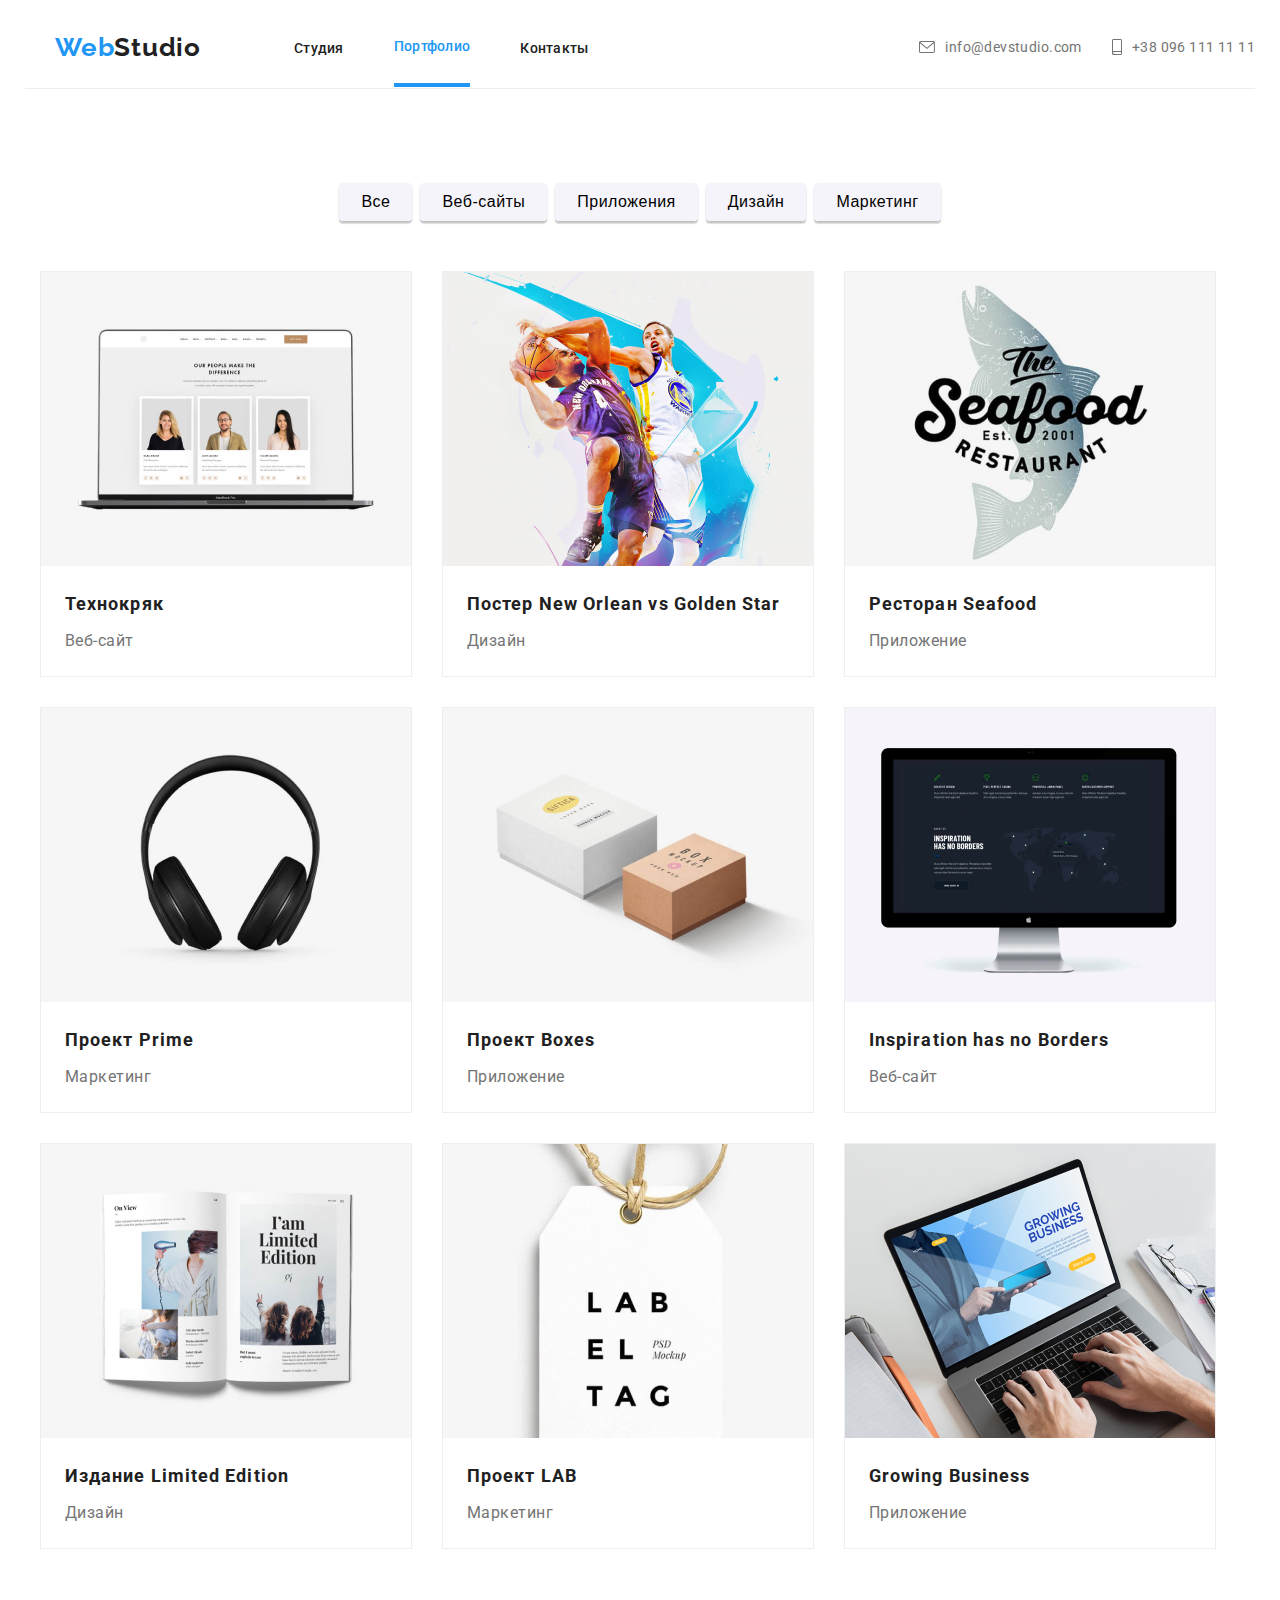
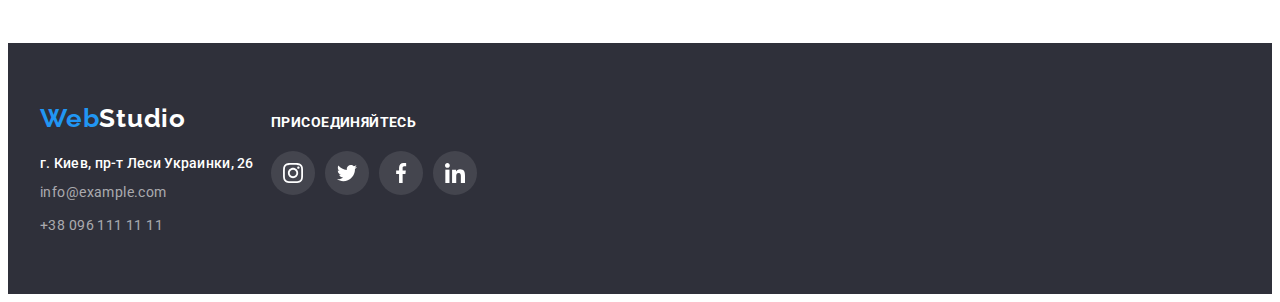
==== portfolio.html @ 682fd013 "start" ====
<!DOCTYPE html>
<html lang="ru">

<head>
    <meta charset="UTF-8">
    <meta http-equiv="X-UA-Compatible" content="IE=edge">
    <meta name="viewport" content="width=device-width, initial-scale=1.0">
    <title>WebStudio</title>
    <link rel="preconnect" href="https://fonts.gstatic.com">
    <link href="https://fonts.googleapis.com/css2?family=Raleway:wght@400;500;600;700&family=Roboto:wght@400;700&display=swap" rel="stylesheet">
    <link rel="stylesheet" href="./css/styles.css">
    <link rel="stylesheet" href="./css/portfolio.css">

</head>

<body>
    <!-- HEADER -->
    <header class="header container">
        <div class="container header-container">
            <nav class="navigation">
                <a class="logo link" href="./"> <span class="logo-span">
                    Web</span>Studio
                </a>
                <ul class="menu list">
                    <li class="menu-item current">
                        <a class="menu-link link " href="./index.html">Студия</a>
                    </li>
                    <li class="menu-item">
                        <a class="menu-link link current" href="./portfolio.html">Портфолио</a>
                    </li>
                    <li class="menu-item">
                        <a class="menu-link link" href="#contact">Контакты</a>
                    </li>
                </ul>
            </nav>
            
        <ul class="menu-contact list">
            <li class="menu-contact-link">
                <a class="mail-link link header-link" href="mailto:info@devstudio.com">
                    <svg class="contact-link-item header-link" width="16px" height="12px">
                        <use href="./images/sprite.svg#envelope"></use>
                    </svg>
                    info@devstudio.com  
                </a>
            </li>
            <li class="menu-contact-link">
                <a class="tel-link link header-link" href="tell:+380961111111">
                    <svg class="contact-link-item header-link" width="10px" height="16px">
                        <use href="./images/sprite.svg#smartphone"></use>
                    </svg>
                    +38 096 111 11 11</a>
            </li>
        </ul>
        </div>
    </header>

    <section class="section">
        <div class="container btn-container">
            <ul class="portfolio-btn-list list">
                <li class="portfolio-btn-item"><button class="modal-btn portfolio-btn btn" type="button">Все</button></li>
                <li class="portfolio-btn-item"><button class="modal-btn portfolio-btn btn" type="button">Веб-сайты</button></li>
                <li class="portfolio-btn-item"><button class="modal-btn portfolio-btn btn" type="button">Приложения</button></li>
                <li class="portfolio-btn-item"><button class="modal-btn portfolio-btn btn" type="button">Дизайн</button></li>
                <li class="portfolio-btn-item"><button class="modal-btn portfolio-btn btn" type="button">Маркетинг</button></li>
            </ul>
        </div>
        <div class="container portfolio-conteiner">
            <ul class="portfolio-list list">
                <li class="portfolio-box"><img src="./images/portfolio/img.jpg" alt="Веб-сайт Технокряк">
                    <div class="portfolio-text">
                        <h3 class="portfolio-imeg-title">Технокряк</h3>
                        <p class="portfolio-image-decription">Веб-сайт</p>
                    </div>
                </li>
                <li class="portfolio-box"><img src="./images/portfolio/img(1).jpg" alt="Постер New Orlean vs Golden Star" height="294" width="370">
                    <div class="portfolio-text">
                        <h3 class="portfolio-imeg-title" lang="en">Постер New Orlean vs Golden Star</h3>
                        <p class="portfolio-image-decription">Дизайн</p>
                    </div>
                </li>
                <li class="portfolio-box"><img src="./images/portfolio/img(2).jpg" alt="Приложение Ресторан Seafood" height="294" width="370">
                    <div class="portfolio-text">
                        <h3 class="portfolio-imeg-title">Ресторан Seafood</h3>
                        <p class="portfolio-image-decription">Приложение</p>
                    </div>
                </li>
                <li class="portfolio-box"><img src="./images/portfolio/img(3).jpg" alt="Проект Prime" height="294" width="370">
                    <div class="portfolio-text">
                        <h3 class="portfolio-imeg-title">Проект Prime</h3>
                        <p class="portfolio-image-decription">Маркетинг</p>
                    </div>
                </li>
                <li class="portfolio-box"><img src="./images/portfolio/img(4).jpg" alt="Приложение Проект Boxes" height="294" width="370">
                    <div class="portfolio-text">
                        <h3 class="portfolio-imeg-title">Проект Boxes</h3>
                        <p class="portfolio-image-decription">Приложение</p>
                    </div>
                </li>
                <li class="portfolio-box"><img src="./images/portfolio/img(5).jpg" alt="Веб-сайт Inspiration has no Borders" height="294" width="370">
                    <div class="portfolio-text">
                        <h3 class="portfolio-imeg-title" lang="en">Inspiration has no Borders</h3>
                        <p class="portfolio-image-decription">Веб-сайт</p>
                    </div>
                </li>
                <li class="portfolio-box"><img src="./images/portfolio/img(6).jpg" alt="Издание Limited Edition" height="294" width="370">
                    <div class="portfolio-text">
                        <h3 class="portfolio-imeg-title">Издание Limited Edition</h3>
                        <p class="portfolio-image-decription">Дизайн</p>
                    </div>
                </li>
                <li class="portfolio-box"><img src="./images/portfolio/img(7).jpg" alt="Проект LAB" height="294" width="370">
                    <div class="portfolio-text">
                        <h3 class="portfolio-imeg-title">Проект LAB</h3>
                        <p class="portfolio-image-decription">Маркетинг</p>
                    </div>
                </li>
                <li class="portfolio-box"><img src="./images/portfolio/img(8).jpg" alt="Приложение Growing Business" height="294" width="370">
                    <div class="portfolio-text">
                        <h3 class="portfolio-imeg-title">Growing Business</h3>
                        <p class="portfolio-image-decription">Приложение</p>
                    </div>
                </li>
            </ul>
        </div>   
            
        
        
    </section>

    <!-- FOOTER -->
    <footer class="footer">
        <div class="container">
            <div class="footer-container">
                <div class="address-container">
                    <div class="footer-logo">
                        <a class="logo link" href="./"> <span class="logo-span">Web</span>Studio</a>
                    </div>
                    
                    <!-- CONTACT INFORMATION -->
                    <address id="contact" class="address">
                        <ul class="list address-container">
                            <li class="address-item-footer"><a class="address-link link" href="https://goo.gl/maps/P6TTpQ2vvZoRG6vYA" target="_blank" rel="noopener noreferrer">г. Киев, пр-т Леси Украинки, 26</a></li>
                            <li class="address-item-footer"><a class="mail-link link footer-link" href="mailto:info@example.com">info@example.com</a></li>
                            <li class="address-item-footer"><a class="tel-link link footer-link" href="tell:+380961111111">+38 096 111 11 11</a></li>
                        </ul>
                    </address>
                </div>
                
                
            <div class="social">
                    <h2 class="footer-title">присоединяйтесь</h2>
                    <ul class="social-list list">
                        <li href="" class="social-list-item">
                            <a href="" class="social-list-link theme-dark">
                                <svg class="social-list-icon theme-dark">
                                    <use href="./images/sprite.svg#instagram"></use>
                                </svg>
                            </a>
                        </li>
                        <li href="" class="social-list-item">
                            <a href="" class="social-list-link theme-dark">
                                <svg class="social-list-icon theme-dark">
                                    <use href="./images/sprite.svg#twitter"></use>
                                </svg>
                            </a>
                        </li>
                        <li href="" class="social-list-item">
                            <a href="" class="social-list-link theme-dark">
                                <svg class="social-list-icon theme-dark">
                                    <use href="./images/sprite.svg#facebook"></use>
                                </svg>
                            </a>
                        </li>
                        <li href="" class="social-list-item">
                            <a href="" class="social-list-link theme-dark">
                                <svg class="social-list-icon theme-dark">
                                    <use href="./images/sprite.svg#linkedin"></use>
                                </svg>
                            </a>
                        </li>
                    </ul>
            </div>
        </div>
        
    </footer>   

</body>
</html>
---- css/styles.css ----
:root {
    --main-font: "Roboto", sans-serif;
    --secondary-font: "Raleway", sans-serif;
    --accent-color: #2196F3;
    --main-color: #212121;
    --description-color: #757575;
    --logo-color: #FFFFFF;
    --button-color: #2196F3;
    --button-text-hover-color: #FFFFFF;
    --button-hover-color: #188CE8;
    --bg-color: #2F303A;
    --team-bg:#F5F4FA;
    --bg-btn-portfolio: #F5F4FA;
    --hero-bg: #C4C4C4;
    --social-bg: #AFB1B8;
  }

h1,
h2,
h3,
h4,
h5,
h6,
p {
  margin-top: 0;
  margin-bottom: 0;
}

ul,
ol {
  margin-top: 0;
  margin-bottom: 0;
  padding-left: 0;
}

img {
  display: block;
}
 
.list {
    list-style: none;
}
  
.link {
    text-decoration: none;
    color: var(--main-color);
}

address {
    font-style: normal;
}

body {
    font-family: var(--main-font);
    font-weight: 400;
    color: var(--main-color);
}

.container {
    width: 1200px;
    margin: 0 auto;
    padding-left: 15px;
    padding-right: 15px;
}

.section {
    padding-top: 94px;
}

  /* ============= COMPONENTS ============= */
.modal-btn {
    border-radius: 4px;
    cursor: pointer;
    border: 0;
}
  
  
.modal-btn:hover,
.modal-btn:focus {
    background-color: var(--button-hover-color);
    color: var(--button-text-hover-color);
}
  

/* ============= END COMPONENTS ============= */

/* ============= HEADER ============= */
.header {
    padding-top: 24px;
    padding-bottom: 25px;
    border-bottom: 1px solid #ECECEC;
}

.header-container {
    display: flex;
    align-items: center;
    justify-content: space-between;
    
    
}

.navigation {
    display: flex;
    align-items: center;
}

.menu {
    display: flex;
    align-items: center;
}

.menu-contact {
    display: flex;
    align-items: center;
}

.menu.list{
    cursor: pointer;
}

.menu-contact-link {
    display: flex;
    align-items: center;
    justify-content: center;
}

.menu-contact-link:not(:last-child) {
    margin-right: 30px;
}

.menu-item:not(:last-child) {
    margin-right: 50px;
}

.menu-link {
    font-weight: 500;
    font-size: 14px;
    line-height: 1.14;
    letter-spacing: 0.02em;
}

.header-link {
    color: var(--description-color);
    fill: var(--description-color);
}

.tel-link,
.mail-link {
    font-size: 14px;
    line-height: 1.71;
    letter-spacing: 0.03em;
}

.menu-link:hover,
.menu-link:focus {
  color: var(--accent-color);
}

.mail-link:hover,
.mail-link:focus,
.mail-link:hover .contact-link-item,
.mail-link:focus .contact-link-item {
    color: var(--accent-color);
    fill: var(--accent-color);
}

.tel-link:hover,
.tel-link:focus, 
.tel-link:hover .contact-link-item,
.tel-link:focus .contact-link-item  {
    color: var(--accent-color);
    fill: var(--accent-color);
}

.menu-link.current {
    color: var(--accent-color);
    background-image: url();
}

.contact-link-item {
    display: flex;
    align-items: center;
    justify-content: center;
    margin-right: 10px;
}

.mail-link.header-link {
    display: flex;
    align-items: center;
}

.tel-link.header-link {
    display: flex;
    align-items: center;
}

/*
.mail-link.header-link::before {
    content: url("../images/sprite.svg#envelope");
    display: flex;
    align-items: center;
    width: 16px;
    height: 12px;
    fill: ;
    margin-right: 10px;
}



.tel-link.header-link::before {
    content: url("../images/sprite.svg#smartphone");
    display: block;
    align-content: center;
    width: 10px;
    height: 16px;
    fill: ;
    margin-right: 10px;
}*/

.menu-link.current::after {
    content: "";
    display: block;
    width: auto;
    height: 4px;
    background-color: var(--accent-color);
    position: relative;
    top: 28px;
    left: auto;
    
    
}

/*
*/
.logo {
    margin-right: 93px;
    font-family: var(--secondary-font);
    font-weight: 700;
    font-size: 26px;
    line-height: 1.19;
    letter-spacing: 0.03em;
    /*text-shadow: 0px 4px 4px rgba(0, 0, 0, 0.25);*/
}



.logo-span {
    color: var(--accent-color);
}



/* ============= END HEADER ============= */

/* ============= HERO ============= */
.hero-container {
    display: flex;
    align-items: center;
    flex-direction: column;
    width: 1600px;
    background-color: var(--hero-bg);
    background-image: linear-gradient(
        rgba(47, 48, 58, 0.4),
        rgba(47, 48, 58, 0.4)
        ), 
        url(../images/Hero/hero.jpg);
    padding-top: 200px;
    padding-bottom: 200px;

    position: relative;
    bottom: 1px;
    right: auto;
}

.hero-title {
    width: 700px;
    font-weight: 900;
    font-size: 44px;
    line-height: 1.36;
    text-align: center;
    letter-spacing: 0.06em;
    text-transform: uppercase;
    color: var(--button-text-hover-color);
    margin-bottom: 30px;
    
    
}

.hero-btn {
    padding: 10px 32px;
    font-weight: 700;
    font-size: 16px;
    line-height: 1.88;
    text-align: center;
    letter-spacing: 0.06em;
    background-color: var(--button-color);
    color: var(--button-text-hover-color);
}

.btn-container {
    margin-bottom: 50px;
}

.portfolio-conteiner {
    margin-bottom: 94px;
}

/* ============= END HERO ============= */

/* ============= SERVICES ============= */

/*svg*/
.serveces-box-link {
    display: flex;
    align-items: center;
    justify-content: center;
    width: 270px;
    height: 120px;
    margin-bottom: 30px;
    background-color: var(--team-bg);
    border-radius: 4px;
}

.serveces-box-item {
    
    width: 70px;
    height: 70px;
}
/*svg end*/


.services-container {
    display: flex;
    flex-wrap: wrap;
    justify-content: space-between;
}

.services-title {
    font-weight: 700;
    font-size: 14px;
    line-height: 1.14;
    letter-spacing: 0.03em;
    text-transform: uppercase;
    margin-bottom: 10px;
    
}

.services-description {
    font-size: 14px;
    line-height: 1.71;
    letter-spacing: 0.03em;
    color: var(--description-color);
}

.serveces-box {
    width: 270px;
}

/* ============= END SERVICES ============= */

/* ============= ABOUT ============= */
.about-container {
    display: flex;
    justify-content: space-between;
    margin-bottom: 94px;
}

.about-title {
    font-weight: 700;
    font-size: 36px;
    line-height: 1.17;
    text-align: center;
    letter-spacing: 0.03em;
    margin-bottom: 50px;
}

/* ============= END ABOUT ============= */

/* ============= TEAM ============= */

/*svg*/

.social-list {
    display: flex;
    justify-content: space-between;
}

.social-list-icon {
    width: 20px;
    height: 20px;
    fill: var(--social-bg);
}

.social-list-link {
    display: flex;
    align-items: center;
    justify-content: center;
    width: 44px;
    height: 44px;
    border-radius: 50%;
    background-color: var(--logo-color);
}



.social-list-link:hover,
.social-list-link:focus,
.social-list-link:hover .social-list-icon,
.social-list-link:focus .social-list-icon {
    fill: #ffffff;
    background-color: var(--accent-color);
}

/*svg end*/

.team-list-content {
    padding-top: 30px;
    padding-bottom: 30px;
    padding-left: 32px;
    padding-right: 32px;
}

.team-container {
    display: flex;
    flex-wrap: wrap;
    margin-left: -30px;
    margin-top: -30px;
}


.team-box {
    margin-top: 30px;
    margin-left: 30px;
    background-color: var(--logo-color);
    border-radius: 0px 0px 4px 4px;
    box-shadow: 0px 1px 3px rgba(0, 0, 0, 0.12), 0px 1px 1px rgba(0, 0, 0, 0.14), 0px 2px 1px rgba(0, 0, 0, 0.2);
}


.team-section {
    padding-bottom: 94px;
}

.team {
    background-color: var(--team-bg);
}

.team-title {
    font-weight: 600;
    font-size: 36px;
    line-height: 1.17;
    text-align: center;
    letter-spacing: 0.03em;
    margin-bottom: 50px;
}

.team-name-title {
    /*padding-top: 30px;*/
    margin-bottom: 10px;
    font-weight: 500;
    font-size: 16px;
    line-height: 1.19;
    text-align: center;
    letter-spacing: 0.03em;
}

.team-description {
    /*margin-top: 10px;*/
    margin-bottom: 30px;
    font-size: 16px;
    line-height: 1.19;
    text-align: center;
    letter-spacing: 0.03em;
    color: var(--description-color);
}

/* ============= END TEAM ============= */

/*============== clients ==============*/

/*svg*/

.client-item {
    display: flex;
    /*flex-direction: column;*/
    

    width: 170px;
    height: 92px;
    fill: var(--description-color);
    border: 1px solid;
    color: var(--description-color);
    border-radius: 4px;
    filter: drop-shadow(0px 4px 4px rgba(0, 0, 0, 0.25));
}

.client-list-link {
    display: flex;
    justify-content:center;
    align-items: center;
    width: 100%;
    height: 100%;
    /*flex-direction: column;
    justify-content:center;
    align-items: center;*/
}

.client-item-icon {
    width: 106px;
    height: 60px;
    fill: var(--social-bg);
    /*border: 1px solid;
    color: var(--description-color);
    border-radius: 4px;*/
}

.client-item:hover,
.client-item:hover .client-item-icon,
.client-item:focus,
.client-item:focus .client-item-icon {
    fill: var(--accent-color);
    color: var(--accent-color);
}

/*svg end*/

.section.client {
    padding-bottom: 92px;
}

.clients {
    display: flex;
    align-items: center;
    justify-content: space-between;
    /*padding-bottom: 94px;*/
}

.clients-title {
    font-weight: 600;
    font-size: 36px;
    line-height: 1.17;
    text-align: center;
    letter-spacing: 0.03em;

    margin-bottom: 50px;
}

/*============== clients end ==============*/

/* ============= FOOTER ============= */

.footer-title {
    font-weight: bold;
    font-size: 14px;
    line-height: 1.14;
    letter-spacing: 0.03em;
    text-transform: uppercase;

    color: var(--logo-color);
    margin-bottom: 20px;
    /*padding-top: 9px;*/
}

.footer {
    /*height: 251px;*/
    background-color: var(--bg-color);
    padding-top: 60px;
    padding-bottom: 60px;
}

.footer-container {
    display: inline-flex;
    align-items: baseline;
    /*height: 130px;
    
    flex-direction: column;
    flex-wrap: wrap;
    justify-content: left;*/
}

/*.address-container {
    height: 131px;
}*/

.address-item-footer:not(:last-child) {
    margin-bottom: 9px;
}

.mail-link.footer-link,
.tel-link.footer-link {
    color: rgba(255, 255, 255, 0.6);
}
.address-link {
    font-weight: 500;
    font-size: 14px;
    line-height: 1.14;
    letter-spacing: 0.02em;
    color: var(--logo-color);
    
}

.footer-logo .logo {
    color: var(--logo-color);
    
}
.footer-logo {
    /*display: flex;*/
    width: 150px;
    height: 30px;
    margin-bottom: 20px;
}

.social {
    /*display: flex;
    flex-direction: column;*/
    width: 206px;
    /*height: 80px;*/
}

.address {
    /*display: flex;*/
    width: 231px;
    height: 81px;
    /*flex-direction: column;*/
}

.social-list-link.theme-dark {
    background-color: rgba(255, 255, 255, 0.1);;
}

.social-list-link.theme-dark:hover {
    background-color: var(--accent-color);
}

.social-list-icon.theme-dark {
    fill: var(--logo-color);
}

/* ============= END FOOTER ============= */

/* ============= CONTACT INFORMATION ============= */

/* =============  CONTACT INFORMATION ============= */


/* ============= PORTFOLIO PAGE ============= */

.portfolio-btn {
    padding: 6px 22px;
    font-weight: 500;
    font-size: 16px;
    line-height: 1.63;
    text-align: center;
    letter-spacing: 0.03em;
    cursor: pointer;
    background-color: var(--bg-btn-portfolio);
}


.portfolio-btn-list {
    display: flex;
    align-items: center;
    justify-content: center;
}

.portfolio-btn-item {
    box-shadow: 0px 3px 1px rgba(0, 0, 0, 0.1), 0px 1px 2px rgba(0, 0, 0, 0.08), 0px 2px 2px rgba(0, 0, 0, 0.12);
    border-radius: 4px;
}

.portfolio-btn-item:not(:last-child) {
    margin-right: 8px;
}

.portfolio-list {
    display: flex;
    flex-wrap: wrap;
    margin-top: -30px;
    margin-left: -30px;
    
}

.portfolio-box {
    background: #FFFFFF;
    border: 1px solid #EEEEEE;
    box-sizing: border-box;
    margin-top: 30px;
    margin-left: 30px;
}

.portfolio-box:hover,
.portfolio-box:focus {
    box-shadow: 0px 1px 1px 
    rgba(0, 0, 0, 0.12), 
    0px 4px 4px rgba(0, 0, 0, 0.06), 
    1px 4px 6px rgba(0, 0, 0, 0.16);
}

.portfolio-text {
    padding: 20px 24px;
    border: ;

}

.portfolio-imeg-title {
    margin-bottom: 4px;
    font-weight: 700;
    font-size: 18px;
    line-height: 2;
    letter-spacing: 0.06em;
}

.portfolio-image-decription {
    font-size: 16px;
    line-height: 1.87;
    letter-spacing: 0.03em;
    color: var(--description-color);
}

/* ============= END PORTFOLIO PAGE ============= */


/*svg*/

/*svg end*/
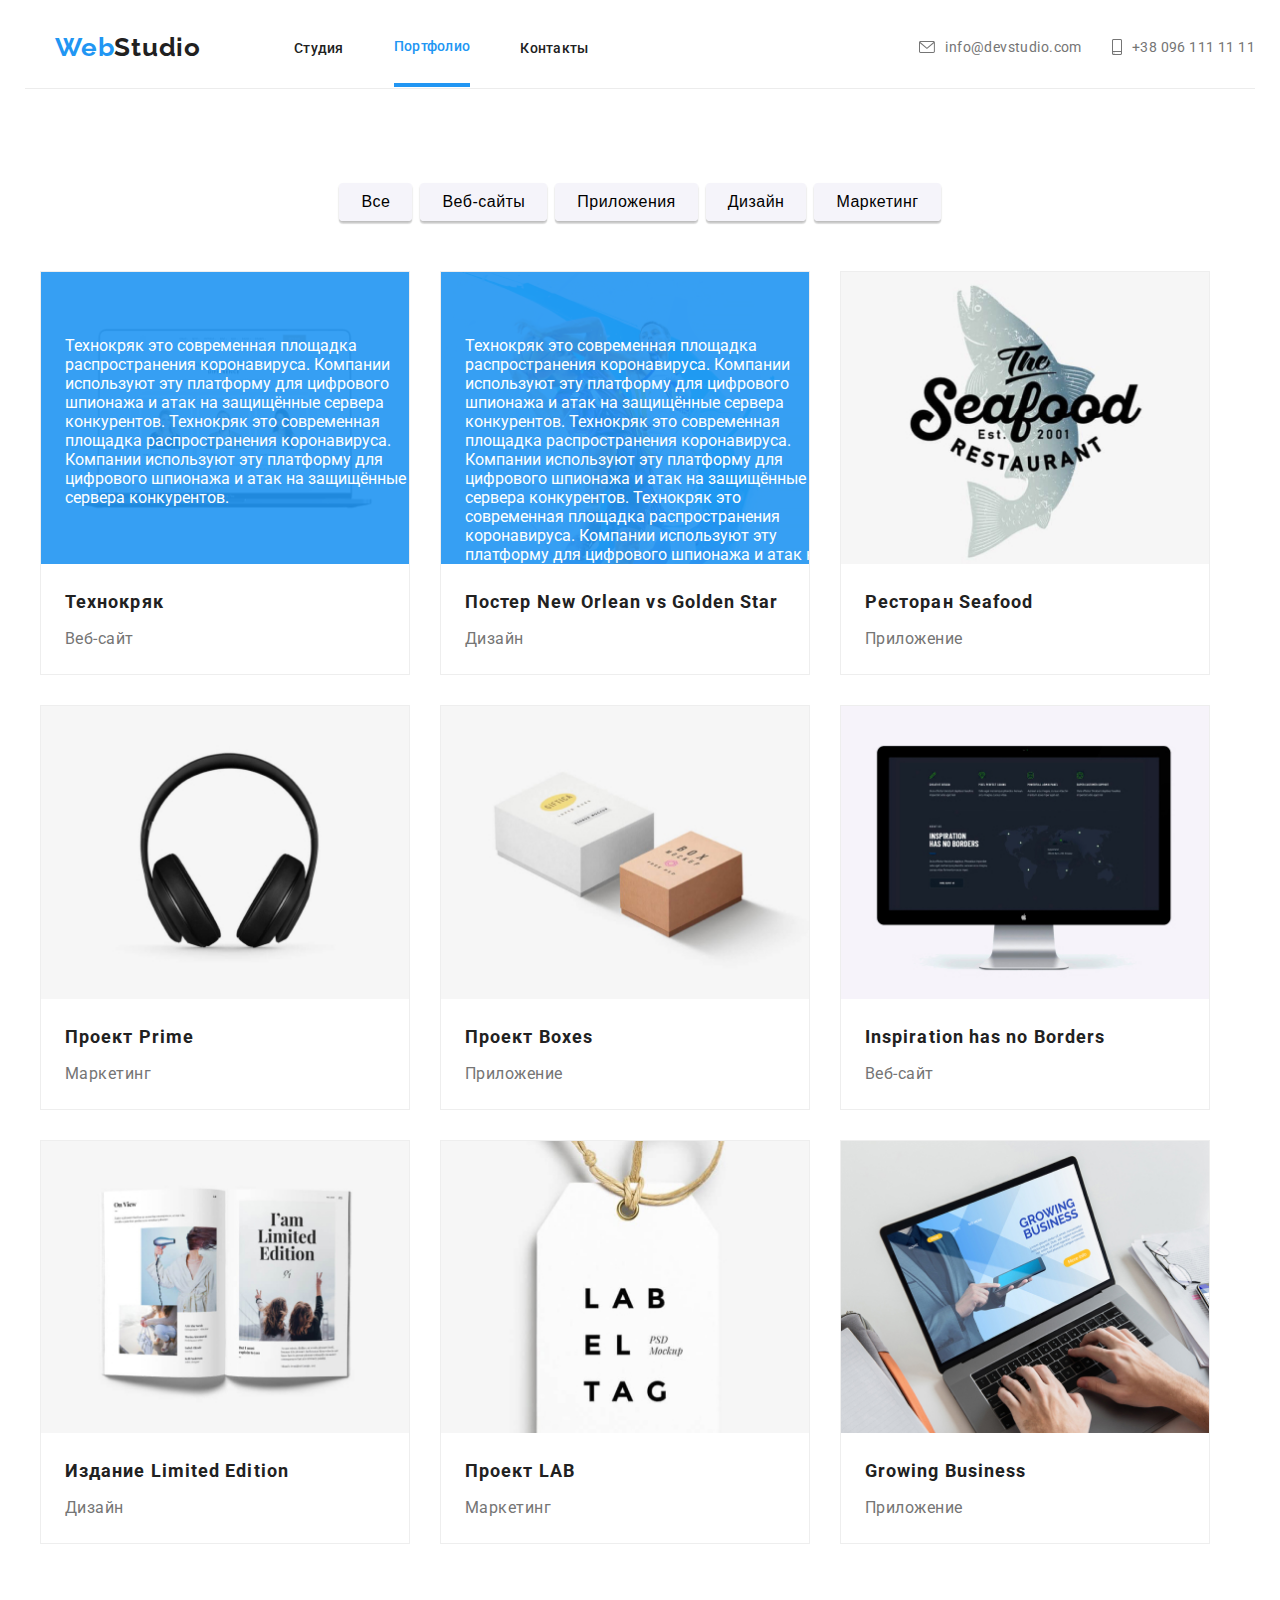
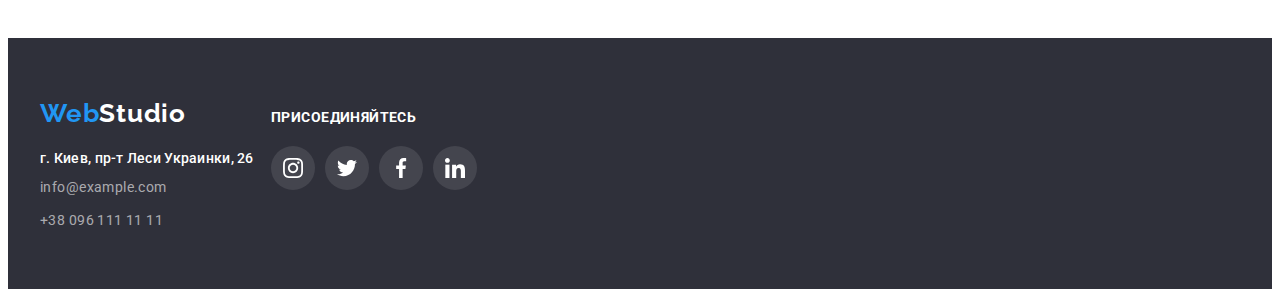
==== commit bd327fdc: "hw5 16271007" ====
--- a/portfolio.html
+++ b/portfolio.html
@@ -66,17 +66,36 @@
         </div>
         <div class="container portfolio-conteiner">
             <ul class="portfolio-list list">
-                <li class="portfolio-box"><img src="./images/portfolio/img.jpg" alt="Веб-сайт Технокряк">
-                    <div class="portfolio-text">
-                        <h3 class="portfolio-imeg-title">Технокряк</h3>
-                        <p class="portfolio-image-decription">Веб-сайт</p>
-                    </div>
-                </li>
-                <li class="portfolio-box"><img src="./images/portfolio/img(1).jpg" alt="Постер New Orlean vs Golden Star" height="294" width="370">
-                    <div class="portfolio-text">
-                        <h3 class="portfolio-imeg-title" lang="en">Постер New Orlean vs Golden Star</h3>
-                        <p class="portfolio-image-decription">Дизайн</p>
-                    </div>
+                <li class="portfolio-box">
+                        <a href="#" class="portfolio-box-link link">
+                            <div class="portfolio-box-img-wraper">
+                                <img src="./images/portfolio/img.jpg" alt="Веб-сайт Технокряк">
+                                <p class="overlay">
+                                    Технокряк это современная площадка распространения коронавируса. Компании используют эту платформу для цифрового шпионажа и атак на защищённые сервера конкурентов.
+                                    Технокряк это современная площадка распространения коронавируса. Компании используют эту платформу для цифрового шпионажа и атак на защищённые сервера конкурентов.
+                                </p>
+                            </div>
+                            <div class="portfolio-text">
+                                <h3 class="portfolio-imeg-title">Технокряк</h3>
+                                <p class="portfolio-image-decription">Веб-сайт</p>
+                            </div>
+                    </a>
+                </li>
+                <li class="portfolio-box">
+                    <a href="#" class="portfolio-box-link link">
+                        <div class="portfolio-box-img-wraper">
+                            <img src="./images/portfolio/img(1).jpg" alt="Постер New Orlean vs Golden Star" height="294" width="370">
+                            <p class="overlay"> 
+                            Технокряк это современная площадка распространения коронавируса. Компании используют эту платформу для цифрового шпионажа и атак на защищённые сервера конкурентов.
+                            Технокряк это современная площадка распространения коронавируса. Компании используют эту платформу для цифрового шпионажа и атак на защищённые сервера конкурентов.
+                            Технокряк это современная площадка распространения коронавируса. Компании используют эту платформу для цифрового шпионажа и атак на защищённые сервера конкурентов.
+                            </p>
+                        </div>  
+                        <div class="portfolio-text">
+                            <h3 class="portfolio-imeg-title" lang="en">Постер New Orlean vs Golden Star</h3>
+                            <p class="portfolio-image-decription">Дизайн</p>
+                        </div>
+                    </a>
                 </li>
                 <li class="portfolio-box"><img src="./images/portfolio/img(2).jpg" alt="Приложение Ресторан Seafood" height="294" width="370">
                     <div class="portfolio-text">
--- a/css/styles.css
+++ b/css/styles.css
@@ -1,19 +1,20 @@
 :root {
-    --main-font: "Roboto", sans-serif;
-    --secondary-font: "Raleway", sans-serif;
-    --accent-color: #2196F3;
-    --main-color: #212121;
-    --description-color: #757575;
-    --logo-color: #FFFFFF;
-    --button-color: #2196F3;
-    --button-text-hover-color: #FFFFFF;
-    --button-hover-color: #188CE8;
-    --bg-color: #2F303A;
-    --team-bg:#F5F4FA;
-    --bg-btn-portfolio: #F5F4FA;
-    --hero-bg: #C4C4C4;
-    --social-bg: #AFB1B8;
-  }
+  --main-font: "Roboto", sans-serif;
+  --secondary-font: "Raleway", sans-serif;
+  --accent-color: #2196f3;
+  --main-color: #212121;
+  --description-color: #757575;
+  --logo-color: #ffffff;
+  --button-color: #2196f3;
+  --button-text-hover-color: #ffffff;
+  --button-hover-color: #188ce8;
+  --bg-color: #2f303a;
+  --team-bg: #f5f4fa;
+  --bg-btn-portfolio: #f5f4fa;
+  --hero-bg: #c4c4c4;
+  --social-bg: #afb1b8;
+  --overlay-bg: rgba(33, 150, 243, 0.9);
+}
 
 h1,
 h2,
@@ -35,120 +36,123 @@
 
 img {
   display: block;
-}
- 
+  max-width: 100%;
+  height: auto;
+}
+
 .list {
-    list-style: none;
-}
-  
+  list-style: none;
+}
+
 .link {
-    text-decoration: none;
-    color: var(--main-color);
+  text-decoration: none;
+  color: var(--main-color);
 }
 
 address {
-    font-style: normal;
+  font-style: normal;
 }
 
 body {
-    font-family: var(--main-font);
-    font-weight: 400;
-    color: var(--main-color);
+  font-family: var(--main-font);
+  font-weight: 400;
+  color: var(--main-color);
 }
 
 .container {
-    width: 1200px;
-    margin: 0 auto;
-    padding-left: 15px;
-    padding-right: 15px;
+  width: 1200px;
+  margin: 0 auto;
+  padding-left: 15px;
+  padding-right: 15px;
 }
 
 .section {
-    padding-top: 94px;
-}
-
-  /* ============= COMPONENTS ============= */
+  padding-top: 94px;
+}
+
+/* ============= COMPONENTS ============= */
 .modal-btn {
-    border-radius: 4px;
-    cursor: pointer;
-    border: 0;
-}
-  
-  
+  border-radius: 4px;
+  cursor: pointer;
+  border: 0;
+  transition: background-color 250ms cubic-bezier(0.4, 0, 0.2, 1),
+    color 250ms cubic-bezier(0.4, 0, 0.2, 1);
+}
+
 .modal-btn:hover,
 .modal-btn:focus {
-    background-color: var(--button-hover-color);
-    color: var(--button-text-hover-color);
-}
-  
+  background-color: var(--button-hover-color);
+  color: var(--button-text-hover-color);
+}
 
 /* ============= END COMPONENTS ============= */
 
 /* ============= HEADER ============= */
 .header {
-    padding-top: 24px;
-    padding-bottom: 25px;
-    border-bottom: 1px solid #ECECEC;
+  padding-top: 24px;
+  padding-bottom: 25px;
+  border-bottom: 1px solid #ececec;
 }
 
 .header-container {
-    display: flex;
-    align-items: center;
-    justify-content: space-between;
-    
-    
+  display: flex;
+  align-items: center;
+  justify-content: space-between;
 }
 
 .navigation {
-    display: flex;
-    align-items: center;
+  display: flex;
+  align-items: center;
 }
 
 .menu {
-    display: flex;
-    align-items: center;
+  display: flex;
+  align-items: center;
 }
 
 .menu-contact {
-    display: flex;
-    align-items: center;
-}
-
-.menu.list{
-    cursor: pointer;
+  display: flex;
+  align-items: center;
+}
+
+.menu.list {
+  cursor: pointer;
 }
 
 .menu-contact-link {
-    display: flex;
-    align-items: center;
-    justify-content: center;
+  display: flex;
+  align-items: center;
+  justify-content: center;
 }
 
 .menu-contact-link:not(:last-child) {
-    margin-right: 30px;
+  margin-right: 30px;
 }
 
 .menu-item:not(:last-child) {
-    margin-right: 50px;
+  margin-right: 50px;
 }
 
 .menu-link {
-    font-weight: 500;
-    font-size: 14px;
-    line-height: 1.14;
-    letter-spacing: 0.02em;
+  font-weight: 500;
+  font-size: 14px;
+  line-height: 1.14;
+  letter-spacing: 0.02em;
 }
 
 .header-link {
-    color: var(--description-color);
-    fill: var(--description-color);
+  color: var(--description-color);
+  fill: var(--description-color);
 }
 
 .tel-link,
 .mail-link {
-    font-size: 14px;
-    line-height: 1.71;
-    letter-spacing: 0.03em;
+  font-size: 14px;
+  line-height: 1.71;
+  letter-spacing: 0.03em;
+
+  transition: color 250ms cubic-bezier(0.4, 0, 0.2, 1),
+    fill 250ms cubic-bezier(0.4, 0, 0.2, 1);
 }
 
 .menu-link:hover,
@@ -160,38 +164,38 @@
 .mail-link:focus,
 .mail-link:hover .contact-link-item,
 .mail-link:focus .contact-link-item {
-    color: var(--accent-color);
-    fill: var(--accent-color);
+  color: var(--accent-color);
+  fill: var(--accent-color);
 }
 
 .tel-link:hover,
-.tel-link:focus, 
+.tel-link:focus,
 .tel-link:hover .contact-link-item,
-.tel-link:focus .contact-link-item  {
-    color: var(--accent-color);
-    fill: var(--accent-color);
+.tel-link:focus .contact-link-item {
+  color: var(--accent-color);
+  fill: var(--accent-color);
 }
 
 .menu-link.current {
-    color: var(--accent-color);
-    background-image: url();
+  color: var(--accent-color);
+  /*background-image: url();*/
 }
 
 .contact-link-item {
-    display: flex;
-    align-items: center;
-    justify-content: center;
-    margin-right: 10px;
+  display: flex;
+  align-items: center;
+  justify-content: center;
+  margin-right: 10px;
 }
 
 .mail-link.header-link {
-    display: flex;
-    align-items: center;
+  display: flex;
+  align-items: center;
 }
 
 .tel-link.header-link {
-    display: flex;
-    align-items: center;
+  display: flex;
+  align-items: center;
 }
 
 /*
@@ -218,91 +222,83 @@
 }*/
 
 .menu-link.current::after {
-    content: "";
-    display: block;
-    width: auto;
-    height: 4px;
-    background-color: var(--accent-color);
-    position: relative;
-    top: 28px;
-    left: auto;
-    
-    
+  content: "";
+  display: block;
+  width: auto;
+  height: 4px;
+  background-color: var(--accent-color);
+  position: relative;
+  top: 28px;
+  left: auto;
 }
 
 /*
 */
 .logo {
-    margin-right: 93px;
-    font-family: var(--secondary-font);
-    font-weight: 700;
-    font-size: 26px;
-    line-height: 1.19;
-    letter-spacing: 0.03em;
-    /*text-shadow: 0px 4px 4px rgba(0, 0, 0, 0.25);*/
-}
-
-
+  margin-right: 93px;
+  font-family: var(--secondary-font);
+  font-weight: 700;
+  font-size: 26px;
+  line-height: 1.19;
+  letter-spacing: 0.03em;
+  /*text-shadow: 0px 4px 4px rgba(0, 0, 0, 0.25);*/
+}
 
 .logo-span {
-    color: var(--accent-color);
-}
-
-
+  color: var(--accent-color);
+}
 
 /* ============= END HEADER ============= */
 
 /* ============= HERO ============= */
 .hero-container {
-    display: flex;
-    align-items: center;
-    flex-direction: column;
-    width: 1600px;
-    background-color: var(--hero-bg);
-    background-image: linear-gradient(
-        rgba(47, 48, 58, 0.4),
-        rgba(47, 48, 58, 0.4)
-        ), 
-        url(../images/Hero/hero.jpg);
-    padding-top: 200px;
-    padding-bottom: 200px;
-
-    position: relative;
-    bottom: 1px;
-    right: auto;
+  display: flex;
+  align-items: center;
+  flex-direction: column;
+  width: 1600px;
+  background-color: var(--hero-bg);
+  background-image: linear-gradient(
+      rgba(47, 48, 58, 0.4),
+      rgba(47, 48, 58, 0.4)
+    ),
+    url(../images/Hero/hero.jpg);
+  padding-top: 200px;
+  padding-bottom: 200px;
+
+  position: relative;
+  bottom: 1px;
+  right: auto;
 }
 
 .hero-title {
-    width: 700px;
-    font-weight: 900;
-    font-size: 44px;
-    line-height: 1.36;
-    text-align: center;
-    letter-spacing: 0.06em;
-    text-transform: uppercase;
-    color: var(--button-text-hover-color);
-    margin-bottom: 30px;
-    
-    
+  width: 700px;
+  font-weight: 900;
+  font-size: 44px;
+  line-height: 1.36;
+  text-align: center;
+  letter-spacing: 0.06em;
+  text-transform: uppercase;
+  color: var(--button-text-hover-color);
+  margin-bottom: 30px;
 }
 
 .hero-btn {
-    padding: 10px 32px;
-    font-weight: 700;
-    font-size: 16px;
-    line-height: 1.88;
-    text-align: center;
-    letter-spacing: 0.06em;
-    background-color: var(--button-color);
-    color: var(--button-text-hover-color);
+  padding: 10px 32px;
+  font-weight: 700;
+  font-size: 16px;
+  line-height: 1.88;
+  text-align: center;
+  letter-spacing: 0.06em;
+  background-color: var(--button-color);
+  color: var(--button-text-hover-color);
 }
 
 .btn-container {
-    margin-bottom: 50px;
+  margin-bottom: 50px;
 }
 
 .portfolio-conteiner {
-    margin-bottom: 94px;
+  margin-bottom: 94px;
 }
 
 /* ============= END HERO ============= */
@@ -311,67 +307,64 @@
 
 /*svg*/
 .serveces-box-link {
-    display: flex;
-    align-items: center;
-    justify-content: center;
-    width: 270px;
-    height: 120px;
-    margin-bottom: 30px;
-    background-color: var(--team-bg);
-    border-radius: 4px;
+  display: flex;
+  align-items: center;
+  justify-content: center;
+  width: 270px;
+  height: 120px;
+  margin-bottom: 30px;
+  background-color: var(--team-bg);
+  border-radius: 4px;
 }
 
 .serveces-box-item {
-    
-    width: 70px;
-    height: 70px;
+  width: 70px;
+  height: 70px;
 }
 /*svg end*/
 
-
 .services-container {
-    display: flex;
-    flex-wrap: wrap;
-    justify-content: space-between;
+  display: flex;
+  flex-wrap: wrap;
+  justify-content: space-between;
 }
 
 .services-title {
-    font-weight: 700;
-    font-size: 14px;
-    line-height: 1.14;
-    letter-spacing: 0.03em;
-    text-transform: uppercase;
-    margin-bottom: 10px;
-    
+  font-weight: 700;
+  font-size: 14px;
+  line-height: 1.14;
+  letter-spacing: 0.03em;
+  text-transform: uppercase;
+  margin-bottom: 10px;
 }
 
 .services-description {
-    font-size: 14px;
-    line-height: 1.71;
-    letter-spacing: 0.03em;
-    color: var(--description-color);
+  font-size: 14px;
+  line-height: 1.71;
+  letter-spacing: 0.03em;
+  color: var(--description-color);
 }
 
 .serveces-box {
-    width: 270px;
+  width: 270px;
 }
 
 /* ============= END SERVICES ============= */
 
 /* ============= ABOUT ============= */
 .about-container {
-    display: flex;
-    justify-content: space-between;
-    margin-bottom: 94px;
+  display: flex;
+  justify-content: space-between;
+  margin-bottom: 94px;
 }
 
 .about-title {
-    font-weight: 700;
-    font-size: 36px;
-    line-height: 1.17;
-    text-align: center;
-    letter-spacing: 0.03em;
-    margin-bottom: 50px;
+  font-weight: 700;
+  font-size: 36px;
+  line-height: 1.17;
+  text-align: center;
+  letter-spacing: 0.03em;
+  margin-bottom: 50px;
 }
 
 /* ============= END ABOUT ============= */
@@ -381,97 +374,96 @@
 /*svg*/
 
 .social-list {
-    display: flex;
-    justify-content: space-between;
+  display: flex;
+  justify-content: space-between;
 }
 
 .social-list-icon {
-    width: 20px;
-    height: 20px;
-    fill: var(--social-bg);
+  width: 20px;
+  height: 20px;
+  fill: var(--social-bg);
 }
 
 .social-list-link {
-    display: flex;
-    align-items: center;
-    justify-content: center;
-    width: 44px;
-    height: 44px;
-    border-radius: 50%;
-    background-color: var(--logo-color);
-}
-
-
+  display: flex;
+  align-items: center;
+  justify-content: center;
+  width: 44px;
+  height: 44px;
+  border-radius: 50%;
+  background-color: var(--logo-color);
+  transition: background-color 250ms cubic-bezier(0.4, 0, 0.2, 1),
+    fill 250ms cubic-bezier(0.4, 0, 0.2, 1);
+}
 
 .social-list-link:hover,
 .social-list-link:focus,
 .social-list-link:hover .social-list-icon,
 .social-list-link:focus .social-list-icon {
-    fill: #ffffff;
-    background-color: var(--accent-color);
+  fill: #ffffff;
+  background-color: var(--accent-color);
 }
 
 /*svg end*/
 
 .team-list-content {
-    padding-top: 30px;
-    padding-bottom: 30px;
-    padding-left: 32px;
-    padding-right: 32px;
+  padding-top: 30px;
+  padding-bottom: 30px;
+  padding-left: 32px;
+  padding-right: 32px;
 }
 
 .team-container {
-    display: flex;
-    flex-wrap: wrap;
-    margin-left: -30px;
-    margin-top: -30px;
-}
-
+  display: flex;
+  flex-wrap: wrap;
+  margin-left: -30px;
+  margin-top: -30px;
+}
 
 .team-box {
-    margin-top: 30px;
-    margin-left: 30px;
-    background-color: var(--logo-color);
-    border-radius: 0px 0px 4px 4px;
-    box-shadow: 0px 1px 3px rgba(0, 0, 0, 0.12), 0px 1px 1px rgba(0, 0, 0, 0.14), 0px 2px 1px rgba(0, 0, 0, 0.2);
-}
-
+  margin-top: 30px;
+  margin-left: 30px;
+  background-color: var(--logo-color);
+  border-radius: 0px 0px 4px 4px;
+  box-shadow: 0px 1px 3px rgba(0, 0, 0, 0.12), 0px 1px 1px rgba(0, 0, 0, 0.14),
+    0px 2px 1px rgba(0, 0, 0, 0.2);
+}
 
 .team-section {
-    padding-bottom: 94px;
+  padding-bottom: 94px;
 }
 
 .team {
-    background-color: var(--team-bg);
+  background-color: var(--team-bg);
 }
 
 .team-title {
-    font-weight: 600;
-    font-size: 36px;
-    line-height: 1.17;
-    text-align: center;
-    letter-spacing: 0.03em;
-    margin-bottom: 50px;
+  font-weight: 600;
+  font-size: 36px;
+  line-height: 1.17;
+  text-align: center;
+  letter-spacing: 0.03em;
+  margin-bottom: 50px;
 }
 
 .team-name-title {
-    /*padding-top: 30px;*/
-    margin-bottom: 10px;
-    font-weight: 500;
-    font-size: 16px;
-    line-height: 1.19;
-    text-align: center;
-    letter-spacing: 0.03em;
+  /*padding-top: 30px;*/
+  margin-bottom: 10px;
+  font-weight: 500;
+  font-size: 16px;
+  line-height: 1.19;
+  text-align: center;
+  letter-spacing: 0.03em;
 }
 
 .team-description {
-    /*margin-top: 10px;*/
-    margin-bottom: 30px;
-    font-size: 16px;
-    line-height: 1.19;
-    text-align: center;
-    letter-spacing: 0.03em;
-    color: var(--description-color);
+  /*margin-top: 10px;*/
+  margin-bottom: 30px;
+  font-size: 16px;
+  line-height: 1.19;
+  text-align: center;
+  letter-spacing: 0.03em;
+  color: var(--description-color);
 }
 
 /* ============= END TEAM ============= */
@@ -481,35 +473,37 @@
 /*svg*/
 
 .client-item {
-    display: flex;
-    /*flex-direction: column;*/
-    
-
-    width: 170px;
-    height: 92px;
-    fill: var(--description-color);
-    border: 1px solid;
-    color: var(--description-color);
-    border-radius: 4px;
-    filter: drop-shadow(0px 4px 4px rgba(0, 0, 0, 0.25));
+  display: flex;
+  /*flex-direction: column;*/
+
+  width: 170px;
+  height: 92px;
+  fill: var(--description-color);
+  border: 1px solid;
+  color: var(--description-color);
+  border-radius: 4px;
+  filter: drop-shadow(0px 4px 4px rgba(0, 0, 0, 0.25));
 }
 
 .client-list-link {
-    display: flex;
-    justify-content:center;
-    align-items: center;
-    width: 100%;
-    height: 100%;
-    /*flex-direction: column;
+  display: flex;
+  justify-content: center;
+  align-items: center;
+  width: 100%;
+  height: 100%;
+  /*flex-direction: column;
     justify-content:center;
     align-items: center;*/
 }
 
 .client-item-icon {
-    width: 106px;
-    height: 60px;
-    fill: var(--social-bg);
-    /*border: 1px solid;
+  width: 106px;
+  height: 60px;
+  fill: var(--social-bg);
+
+  transition: color 250ms cubic-bezier(0.4, 0, 0.2, 1),
+    fill 250ms cubic-bezier(0.4, 0, 0.2, 1);
+  /*border: 1px solid;
     color: var(--description-color);
     border-radius: 4px;*/
 }
@@ -518,31 +512,31 @@
 .client-item:hover .client-item-icon,
 .client-item:focus,
 .client-item:focus .client-item-icon {
-    fill: var(--accent-color);
-    color: var(--accent-color);
+  fill: var(--accent-color);
+  color: var(--accent-color);
 }
 
 /*svg end*/
 
-.section.client {
-    padding-bottom: 92px;
+.section .client {
+  padding-bottom: 92px;
 }
 
 .clients {
-    display: flex;
-    align-items: center;
-    justify-content: space-between;
-    /*padding-bottom: 94px;*/
+  display: flex;
+  align-items: center;
+  justify-content: space-between;
+  /*padding-bottom: 94px;*/
 }
 
 .clients-title {
-    font-weight: 600;
-    font-size: 36px;
-    line-height: 1.17;
-    text-align: center;
-    letter-spacing: 0.03em;
-
-    margin-bottom: 50px;
+  font-weight: 600;
+  font-size: 36px;
+  line-height: 1.17;
+  text-align: center;
+  letter-spacing: 0.03em;
+
+  margin-bottom: 50px;
 }
 
 /*============== clients end ==============*/
@@ -550,28 +544,28 @@
 /* ============= FOOTER ============= */
 
 .footer-title {
-    font-weight: bold;
-    font-size: 14px;
-    line-height: 1.14;
-    letter-spacing: 0.03em;
-    text-transform: uppercase;
-
-    color: var(--logo-color);
-    margin-bottom: 20px;
-    /*padding-top: 9px;*/
+  font-weight: bold;
+  font-size: 14px;
+  line-height: 1.14;
+  letter-spacing: 0.03em;
+  text-transform: uppercase;
+
+  color: var(--logo-color);
+  margin-bottom: 20px;
+  /*padding-top: 9px;*/
 }
 
 .footer {
-    /*height: 251px;*/
-    background-color: var(--bg-color);
-    padding-top: 60px;
-    padding-bottom: 60px;
+  /*height: 251px;*/
+  background-color: var(--bg-color);
+  padding-top: 60px;
+  padding-bottom: 60px;
 }
 
 .footer-container {
-    display: inline-flex;
-    align-items: baseline;
-    /*height: 130px;
+  display: inline-flex;
+  align-items: baseline;
+  /*height: 130px;
     
     flex-direction: column;
     flex-wrap: wrap;
@@ -583,57 +577,56 @@
 }*/
 
 .address-item-footer:not(:last-child) {
-    margin-bottom: 9px;
+  margin-bottom: 9px;
 }
 
 .mail-link.footer-link,
 .tel-link.footer-link {
-    color: rgba(255, 255, 255, 0.6);
+  color: rgba(255, 255, 255, 0.6);
 }
 .address-link {
-    font-weight: 500;
-    font-size: 14px;
-    line-height: 1.14;
-    letter-spacing: 0.02em;
-    color: var(--logo-color);
-    
+  font-weight: 500;
+  font-size: 14px;
+  line-height: 1.14;
+  letter-spacing: 0.02em;
+  color: var(--logo-color);
 }
 
 .footer-logo .logo {
-    color: var(--logo-color);
-    
+  color: var(--logo-color);
 }
 .footer-logo {
-    /*display: flex;*/
-    width: 150px;
-    height: 30px;
-    margin-bottom: 20px;
+  /*display: flex;*/
+  width: 150px;
+  height: 30px;
+  margin-bottom: 20px;
 }
 
 .social {
-    /*display: flex;
+  /*display: flex;
     flex-direction: column;*/
-    width: 206px;
-    /*height: 80px;*/
+  width: 206px;
+  /*height: 80px;*/
 }
 
 .address {
-    /*display: flex;*/
-    width: 231px;
-    height: 81px;
-    /*flex-direction: column;*/
+  /*display: flex;*/
+  width: 231px;
+  height: 81px;
+  /*flex-direction: column;*/
 }
 
 .social-list-link.theme-dark {
-    background-color: rgba(255, 255, 255, 0.1);;
+  background-color: rgba(255, 255, 255, 0.1);
+  transition: background-color 250ms cubic-bezier(0.4, 0, 0.2, 1);
 }
 
 .social-list-link.theme-dark:hover {
-    background-color: var(--accent-color);
+  background-color: var(--accent-color);
 }
 
 .social-list-icon.theme-dark {
-    fill: var(--logo-color);
+  fill: var(--logo-color);
 }
 
 /* ============= END FOOTER ============= */
@@ -642,84 +635,107 @@
 
 /* =============  CONTACT INFORMATION ============= */
 
-
 /* ============= PORTFOLIO PAGE ============= */
 
 .portfolio-btn {
-    padding: 6px 22px;
-    font-weight: 500;
-    font-size: 16px;
-    line-height: 1.63;
-    text-align: center;
-    letter-spacing: 0.03em;
-    cursor: pointer;
-    background-color: var(--bg-btn-portfolio);
-}
-
+  padding: 6px 22px;
+  font-weight: 500;
+  font-size: 16px;
+  line-height: 1.63;
+  text-align: center;
+  letter-spacing: 0.03em;
+  cursor: pointer;
+  background-color: var(--bg-btn-portfolio);
+}
 
 .portfolio-btn-list {
-    display: flex;
-    align-items: center;
-    justify-content: center;
+  display: flex;
+  align-items: center;
+  justify-content: center;
 }
 
 .portfolio-btn-item {
-    box-shadow: 0px 3px 1px rgba(0, 0, 0, 0.1), 0px 1px 2px rgba(0, 0, 0, 0.08), 0px 2px 2px rgba(0, 0, 0, 0.12);
-    border-radius: 4px;
+  box-shadow: 0px 3px 1px rgba(0, 0, 0, 0.1), 0px 1px 2px rgba(0, 0, 0, 0.08),
+    0px 2px 2px rgba(0, 0, 0, 0.12);
+  border-radius: 4px;
 }
 
 .portfolio-btn-item:not(:last-child) {
-    margin-right: 8px;
+  margin-right: 8px;
 }
 
 .portfolio-list {
-    display: flex;
-    flex-wrap: wrap;
-    margin-top: -30px;
-    margin-left: -30px;
-    
+  display: flex;
+  flex-wrap: wrap;
+  margin-top: -30px;
+  margin-left: -30px;
+}
+
+.portfolio-box-link {
+  display: block;
+}
+
+.portfolio-box-img-wraper {
+  display: block;
+  position: relative;
+  overflow: hidden;
+}
+
+.overlay {
+  position: absolute;
+  top: 0;
+  left: 0;
+  width: 100%;
+  height: 100%;
+  overflow: auto;
+  background-color: var(--overlay-bg);
+  color: var(--logo-color);
+  padding: 64px 24px;
+  /*padding-top: 63px;
+    padding-left: 24px;
+    padding-bottom: 63px;
+    padding-right: 24px;*/
 }
 
 .portfolio-box {
-    background: #FFFFFF;
-    border: 1px solid #EEEEEE;
-    box-sizing: border-box;
-    margin-top: 30px;
-    margin-left: 30px;
+  position: relative;
+  width: 370px;
+  background: #ffffff;
+  border: 1px solid #eeeeee;
+  box-sizing: border-box;
+  margin-top: 30px;
+  margin-left: 30px;
+  transition: box-shadow 250ms cubic-bezier(0.4, 0, 0.2, 1);
 }
 
 .portfolio-box:hover,
 .portfolio-box:focus {
-    box-shadow: 0px 1px 1px 
-    rgba(0, 0, 0, 0.12), 
-    0px 4px 4px rgba(0, 0, 0, 0.06), 
+  box-shadow: 0px 1px 1px rgba(0, 0, 0, 0.12), 0px 4px 4px rgba(0, 0, 0, 0.06),
     1px 4px 6px rgba(0, 0, 0, 0.16);
 }
 
 .portfolio-text {
-    padding: 20px 24px;
-    border: ;
-
+  padding: 20px 24px;
+  border: ;
 }
 
 .portfolio-imeg-title {
-    margin-bottom: 4px;
-    font-weight: 700;
-    font-size: 18px;
-    line-height: 2;
-    letter-spacing: 0.06em;
+  margin-bottom: 4px;
+  font-weight: 700;
+  font-size: 18px;
+  line-height: 2;
+  letter-spacing: 0.06em;
 }
 
 .portfolio-image-decription {
-    font-size: 16px;
-    line-height: 1.87;
-    letter-spacing: 0.03em;
-    color: var(--description-color);
+  font-size: 16px;
+  line-height: 1.87;
+  letter-spacing: 0.03em;
+  color: var(--description-color);
 }
 
 /* ============= END PORTFOLIO PAGE ============= */
 
-
 /*svg*/
 
-/*svg end*/+/*svg end*/
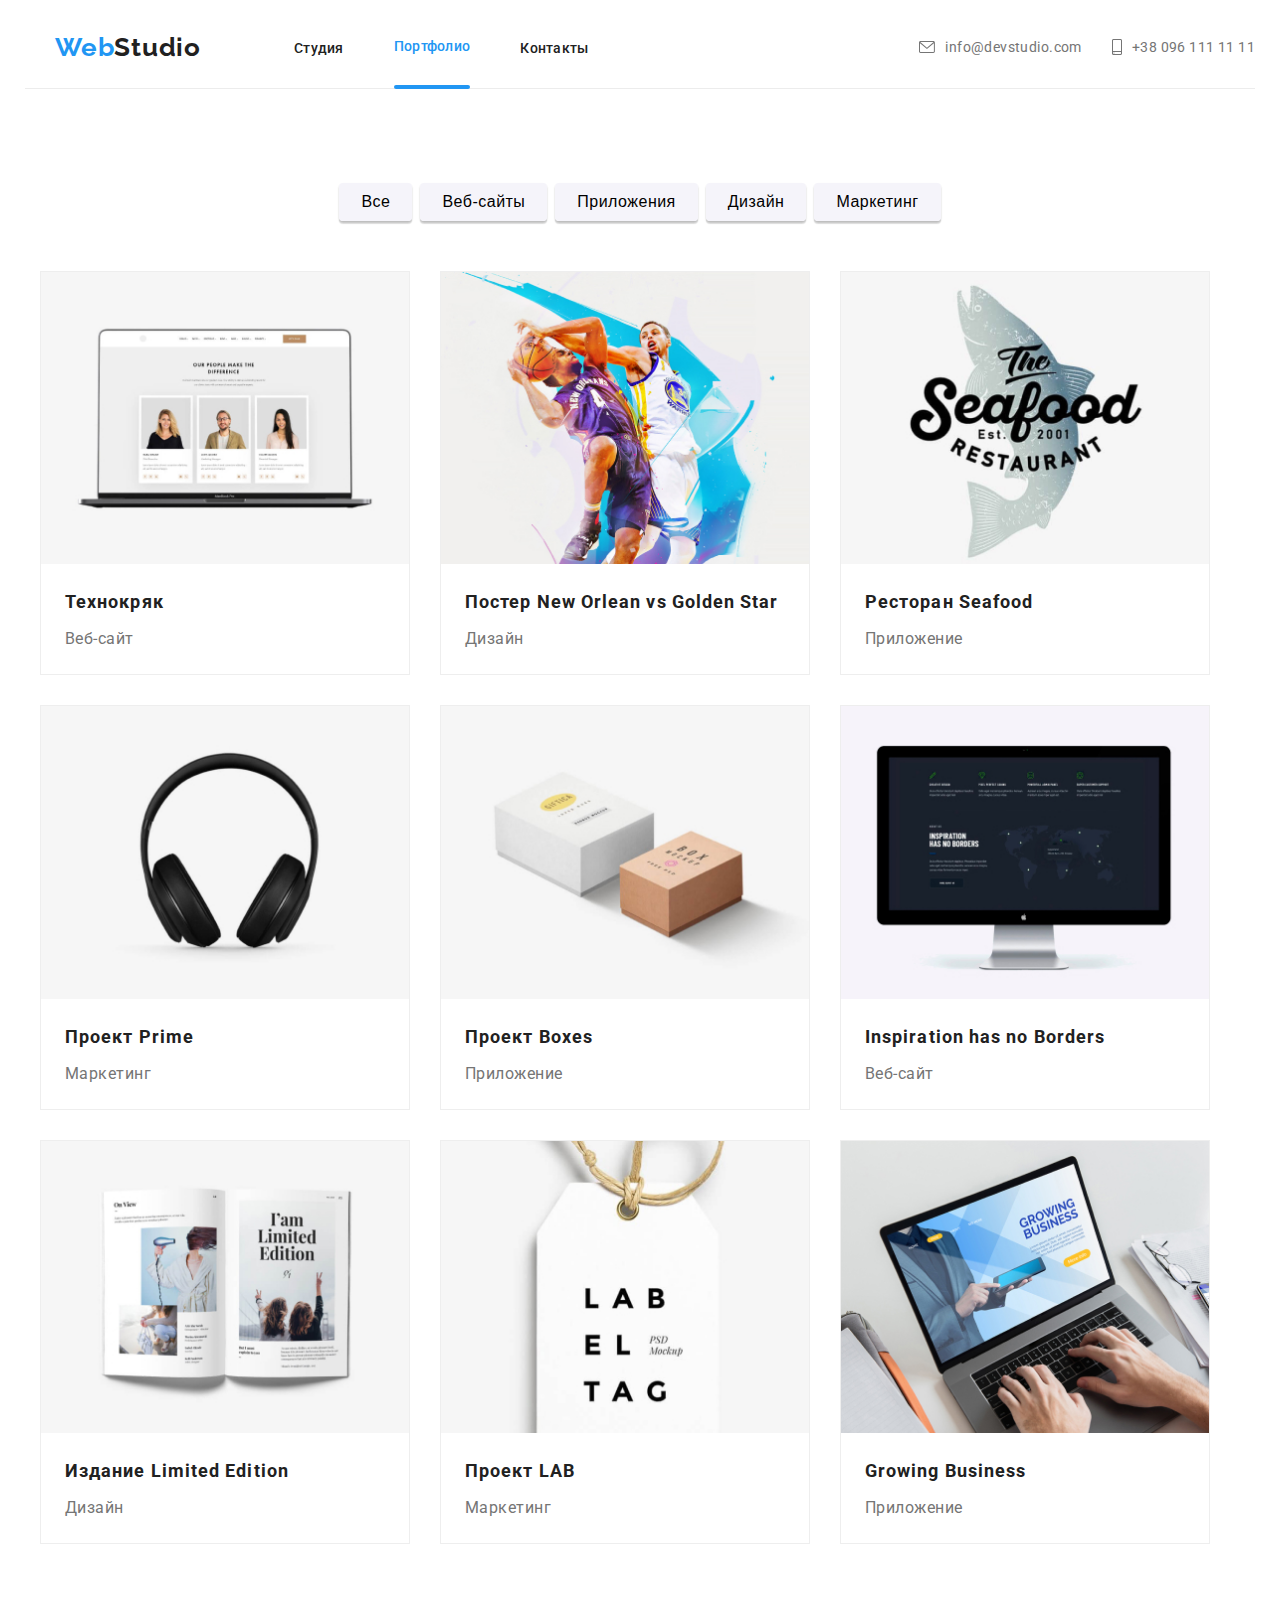
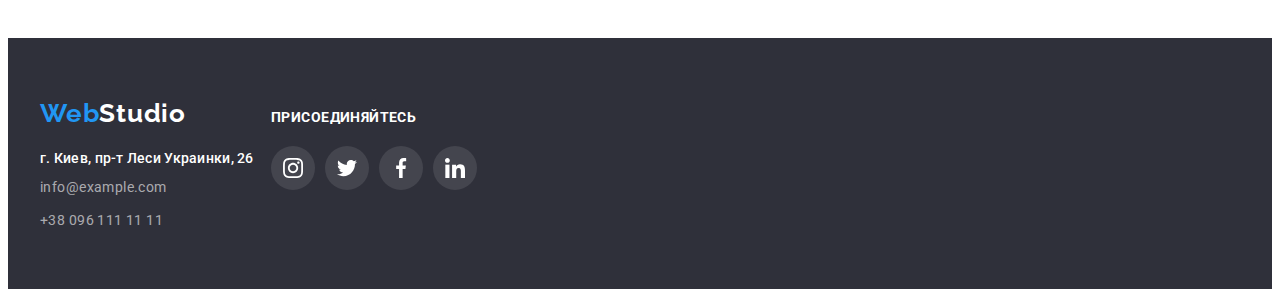
==== commit 061300dc: "dz5 2310100721" ====
--- a/portfolio.html
+++ b/portfolio.html
@@ -7,10 +7,13 @@
     <meta name="viewport" content="width=device-width, initial-scale=1.0">
     <title>WebStudio</title>
     <link rel="preconnect" href="https://fonts.gstatic.com">
-    <link href="https://fonts.googleapis.com/css2?family=Raleway:wght@400;500;600;700&family=Roboto:wght@400;700&display=swap" rel="stylesheet">
+    <link
+        href="https://fonts.googleapis.com/css2?family=Raleway:wght@400;500;600;700&family=Roboto:wght@400;700&display=swap"
+        rel="stylesheet">
+    <link rel="stylesheet" href="https://cdnjs.cloudflare.com/ajax/libs/modern-normalize/1.1.0/modern-normalize.min.css"
+        integrity="sha512-wpPYUAdjBVSE4KJnH1VR1HeZfpl1ub8YT/NKx4PuQ5NmX2tKuGu6U/JRp5y+Y8XG2tV+wKQpNHVUX03MfMFn9Q=="
+        crossorigin="anonymous" referrerpolicy="no-referrer" />
     <link rel="stylesheet" href="./css/styles.css">
-    <link rel="stylesheet" href="./css/portfolio.css">
-
 </head>
 
 <body>
@@ -19,7 +22,7 @@
         <div class="container header-container">
             <nav class="navigation">
                 <a class="logo link" href="./"> <span class="logo-span">
-                    Web</span>Studio
+                        Web</span>Studio
                 </a>
                 <ul class="menu list">
                     <li class="menu-item current">
@@ -33,117 +36,181 @@
                     </li>
                 </ul>
             </nav>
-            
-        <ul class="menu-contact list">
-            <li class="menu-contact-link">
-                <a class="mail-link link header-link" href="mailto:info@devstudio.com">
-                    <svg class="contact-link-item header-link" width="16px" height="12px">
-                        <use href="./images/sprite.svg#envelope"></use>
-                    </svg>
-                    info@devstudio.com  
-                </a>
-            </li>
-            <li class="menu-contact-link">
-                <a class="tel-link link header-link" href="tell:+380961111111">
-                    <svg class="contact-link-item header-link" width="10px" height="16px">
-                        <use href="./images/sprite.svg#smartphone"></use>
-                    </svg>
-                    +38 096 111 11 11</a>
-            </li>
-        </ul>
+
+            <ul class="menu-contact list">
+                <li class="menu-contact-link">
+                    <a class="mail-link link header-link" href="mailto:info@devstudio.com">
+                        <svg class="contact-link-item header-link" width="16px" height="12px">
+                            <use href="./images/sprite.svg#envelope"></use>
+                        </svg>
+                        info@devstudio.com
+                    </a>
+                </li>
+                <li class="menu-contact-link">
+                    <a class="tel-link link header-link" href="tell:+380961111111">
+                        <svg class="contact-link-item header-link" width="10px" height="16px">
+                            <use href="./images/sprite.svg#smartphone"></use>
+                        </svg>
+                        +38 096 111 11 11</a>
+                </li>
+            </ul>
         </div>
     </header>
 
     <section class="section">
         <div class="container btn-container">
             <ul class="portfolio-btn-list list">
-                <li class="portfolio-btn-item"><button class="modal-btn portfolio-btn btn" type="button">Все</button></li>
-                <li class="portfolio-btn-item"><button class="modal-btn portfolio-btn btn" type="button">Веб-сайты</button></li>
-                <li class="portfolio-btn-item"><button class="modal-btn portfolio-btn btn" type="button">Приложения</button></li>
-                <li class="portfolio-btn-item"><button class="modal-btn portfolio-btn btn" type="button">Дизайн</button></li>
-                <li class="portfolio-btn-item"><button class="modal-btn portfolio-btn btn" type="button">Маркетинг</button></li>
+                <li class="portfolio-btn-item"><button class="modal-btn portfolio-btn btn" type="button">Все</button>
+                </li>
+                <li class="portfolio-btn-item"><button class="modal-btn portfolio-btn btn"
+                        type="button">Веб-сайты</button></li>
+                <li class="portfolio-btn-item"><button class="modal-btn portfolio-btn btn"
+                        type="button">Приложения</button></li>
+                <li class="portfolio-btn-item"><button class="modal-btn portfolio-btn btn" type="button">Дизайн</button>
+                </li>
+                <li class="portfolio-btn-item"><button class="modal-btn portfolio-btn btn"
+                        type="button">Маркетинг</button></li>
             </ul>
         </div>
         <div class="container portfolio-conteiner">
             <ul class="portfolio-list list">
                 <li class="portfolio-box">
-                        <a href="#" class="portfolio-box-link link">
-                            <div class="portfolio-box-img-wraper">
-                                <img src="./images/portfolio/img.jpg" alt="Веб-сайт Технокряк">
-                                <p class="overlay">
-                                    Технокряк это современная площадка распространения коронавируса. Компании используют эту платформу для цифрового шпионажа и атак на защищённые сервера конкурентов.
-                                    Технокряк это современная площадка распространения коронавируса. Компании используют эту платформу для цифрового шпионажа и атак на защищённые сервера конкурентов.
-                                </p>
-                            </div>
-                            <div class="portfolio-text">
-                                <h3 class="portfolio-imeg-title">Технокряк</h3>
-                                <p class="portfolio-image-decription">Веб-сайт</p>
-                            </div>
-                    </a>
-                </li>
-                <li class="portfolio-box">
-                    <a href="#" class="portfolio-box-link link">
-                        <div class="portfolio-box-img-wraper">
-                            <img src="./images/portfolio/img(1).jpg" alt="Постер New Orlean vs Golden Star" height="294" width="370">
-                            <p class="overlay"> 
-                            Технокряк это современная площадка распространения коронавируса. Компании используют эту платформу для цифрового шпионажа и атак на защищённые сервера конкурентов.
-                            Технокряк это современная площадка распространения коронавируса. Компании используют эту платформу для цифрового шпионажа и атак на защищённые сервера конкурентов.
-                            Технокряк это современная площадка распространения коронавируса. Компании используют эту платформу для цифрового шпионажа и атак на защищённые сервера конкурентов.
-                            </p>
-                        </div>  
+                    <a href="#" class="portfolio-box-link link">
+                        <div class="portfolio-box-img-wraper">
+                            <img src="./images/portfolio/img.jpg" alt="Веб-сайт Технокряк">
+                            <p class="overlay">
+                                Технокряк это современная площадка распространения коронавируса. Компании используют эту
+                                платформу для цифрового шпионажа и атак на защищённые сервера конкурентов.
+                            </p>
+                        </div>
+                        <div class="portfolio-text">
+                            <h3 class="portfolio-imeg-title">Технокряк</h3>
+                            <p class="portfolio-image-decription">Веб-сайт</p>
+                        </div>
+                    </a>
+                </li>
+                <li class="portfolio-box">
+                    <a href="#" class="portfolio-box-link link">
+                        <div class="portfolio-box-img-wraper">
+                            <img src="./images/portfolio/img(1).jpg" alt="Постер New Orlean vs Golden Star" height="294"
+                                width="370">
+                            <p class="overlay">
+                            </p>
+                        </div>
                         <div class="portfolio-text">
                             <h3 class="portfolio-imeg-title" lang="en">Постер New Orlean vs Golden Star</h3>
                             <p class="portfolio-image-decription">Дизайн</p>
                         </div>
                     </a>
                 </li>
-                <li class="portfolio-box"><img src="./images/portfolio/img(2).jpg" alt="Приложение Ресторан Seafood" height="294" width="370">
-                    <div class="portfolio-text">
-                        <h3 class="portfolio-imeg-title">Ресторан Seafood</h3>
-                        <p class="portfolio-image-decription">Приложение</p>
-                    </div>
-                </li>
-                <li class="portfolio-box"><img src="./images/portfolio/img(3).jpg" alt="Проект Prime" height="294" width="370">
-                    <div class="portfolio-text">
-                        <h3 class="portfolio-imeg-title">Проект Prime</h3>
-                        <p class="portfolio-image-decription">Маркетинг</p>
-                    </div>
-                </li>
-                <li class="portfolio-box"><img src="./images/portfolio/img(4).jpg" alt="Приложение Проект Boxes" height="294" width="370">
-                    <div class="portfolio-text">
-                        <h3 class="portfolio-imeg-title">Проект Boxes</h3>
-                        <p class="portfolio-image-decription">Приложение</p>
-                    </div>
-                </li>
-                <li class="portfolio-box"><img src="./images/portfolio/img(5).jpg" alt="Веб-сайт Inspiration has no Borders" height="294" width="370">
-                    <div class="portfolio-text">
-                        <h3 class="portfolio-imeg-title" lang="en">Inspiration has no Borders</h3>
-                        <p class="portfolio-image-decription">Веб-сайт</p>
-                    </div>
-                </li>
-                <li class="portfolio-box"><img src="./images/portfolio/img(6).jpg" alt="Издание Limited Edition" height="294" width="370">
-                    <div class="portfolio-text">
-                        <h3 class="portfolio-imeg-title">Издание Limited Edition</h3>
-                        <p class="portfolio-image-decription">Дизайн</p>
-                    </div>
-                </li>
-                <li class="portfolio-box"><img src="./images/portfolio/img(7).jpg" alt="Проект LAB" height="294" width="370">
-                    <div class="portfolio-text">
-                        <h3 class="portfolio-imeg-title">Проект LAB</h3>
-                        <p class="portfolio-image-decription">Маркетинг</p>
-                    </div>
-                </li>
-                <li class="portfolio-box"><img src="./images/portfolio/img(8).jpg" alt="Приложение Growing Business" height="294" width="370">
-                    <div class="portfolio-text">
-                        <h3 class="portfolio-imeg-title">Growing Business</h3>
-                        <p class="portfolio-image-decription">Приложение</p>
-                    </div>
+                <li class="portfolio-box">
+                    <a href="#" class="portfolio-box-link link">
+                        <div class="portfolio-box-img-wraper">
+                            <img src="./images/portfolio/img(2).jpg" alt="Приложение Ресторан Seafood" height="294"
+                                width="370">
+                            <p class="overlay">
+
+                            </p>
+                        </div>
+                        <div class="portfolio-text">
+                            <h3 class="portfolio-imeg-title">Ресторан Seafood</h3>
+                            <p class="portfolio-image-decription">Приложение</p>
+                        </div>
+                    </a>
+                </li>
+                <li class="portfolio-box">
+                    <a href="#" class="portfolio-box-link link">
+                        <div class="portfolio-box-img-wraper">
+                            <img src="./images/portfolio/img(3).jpg" alt="Проект Prime" height="294" width="370">
+                            <p class="overlay">
+
+                            </p>
+                        </div>
+                        <div class="portfolio-text">
+                            <h3 class="portfolio-imeg-title">Проект Prime</h3>
+                            <p class="portfolio-image-decription">Маркетинг</p>
+                        </div>
+                    </a>
+                </li>
+                <li class="portfolio-box">
+                    <a href="#" class="portfolio-box-link link">
+                        <div class="portfolio-box-img-wraper">
+                            <img src="./images/portfolio/img(4).jpg" alt="Приложение Проект Boxes" height="294"
+                                width="370">
+                            <p class="overlay">
+
+                            </p>
+                        </div>
+                        <div class="portfolio-text">
+                            <h3 class="portfolio-imeg-title">Проект Boxes</h3>
+                            <p class="portfolio-image-decription">Приложение</p>
+                        </div>
+                    </a>
+                </li>
+                <li class="portfolio-box">
+                    <a href="#" class="portfolio-box-link link">
+                        <div class="portfolio-box-img-wraper">
+                            <img src="./images/portfolio/img(5).jpg" alt="Веб-сайт Inspiration has no Borders"
+                                height="294" width="370">
+                            <p class="overlay">
+
+                            </p>
+                        </div>
+                        <div class="portfolio-text">
+                            <h3 class="portfolio-imeg-title" lang="en">Inspiration has no Borders</h3>
+                            <p class="portfolio-image-decription">Веб-сайт</p>
+                        </div>
+                    </a>
+                </li>
+                <li class="portfolio-box">
+                    <a href="#" class="portfolio-box-link link">
+                        <div class="portfolio-box-img-wraper">
+                            <img src="./images/portfolio/img(6).jpg" alt="Издание Limited Edition" height="294"
+                                width="370">
+                            <p class="overlay">
+
+                            </p>
+                        </div>
+                        <div class="portfolio-text">
+                            <h3 class="portfolio-imeg-title">Издание Limited Edition</h3>
+                            <p class="portfolio-image-decription">Дизайн</p>
+                        </div>
+                    </a>
+                </li>
+                <li class="portfolio-box">
+                    <a href="#" class="portfolio-box-link link">
+                        <div class="portfolio-box-img-wraper">
+                            <img src="./images/portfolio/img(7).jpg" alt="Проект LAB" height="294" width="370">
+                            <p class="overlay">
+
+                            </p>
+                        </div>
+                        <div class="portfolio-text">
+                            <h3 class="portfolio-imeg-title">Проект LAB</h3>
+                            <p class="portfolio-image-decription">Маркетинг</p>
+                        </div>
+                    </a>
+                </li>
+                <li class="portfolio-box">
+                    <a href="#" class="portfolio-box-link link">
+                        <div class="portfolio-box-img-wraper">
+                            <img src="./images/portfolio/img(8).jpg" alt="Приложение Growing Business" height="294"
+                                width="370">
+                            <p class="overlay">
+
+                            </p>
+                        </div>
+                        <div class="portfolio-text">
+                            <h3 class="portfolio-imeg-title">Growing Business</h3>
+                            <p class="portfolio-image-decription">Приложение</p>
+                        </div>
+                    </a>
                 </li>
             </ul>
-        </div>   
-            
-        
-        
+        </div>
+
+
+
     </section>
 
     <!-- FOOTER -->
@@ -154,19 +221,21 @@
                     <div class="footer-logo">
                         <a class="logo link" href="./"> <span class="logo-span">Web</span>Studio</a>
                     </div>
-                    
+
                     <!-- CONTACT INFORMATION -->
                     <address id="contact" class="address">
                         <ul class="list address-container">
-                            <li class="address-item-footer"><a class="address-link link" href="https://goo.gl/maps/P6TTpQ2vvZoRG6vYA" target="_blank" rel="noopener noreferrer">г. Киев, пр-т Леси Украинки, 26</a></li>
-                            <li class="address-item-footer"><a class="mail-link link footer-link" href="mailto:info@example.com">info@example.com</a></li>
-                            <li class="address-item-footer"><a class="tel-link link footer-link" href="tell:+380961111111">+38 096 111 11 11</a></li>
+                            <li class="address-item-footer"><a class="address-link link"
+                                    href="https://goo.gl/maps/P6TTpQ2vvZoRG6vYA" target="_blank"
+                                    rel="noopener noreferrer">г. Киев, пр-т Леси Украинки, 26</a></li>
+                            <li class="address-item-footer"><a class="mail-link link footer-link"
+                                    href="mailto:info@example.com">info@example.com</a></li>
+                            <li class="address-item-footer"><a class="tel-link link footer-link"
+                                    href="tell:+380961111111">+38 096 111 11 11</a></li>
                         </ul>
                     </address>
                 </div>
-                
-                
-            <div class="social">
+                <div class="social">
                     <h2 class="footer-title">присоединяйтесь</h2>
                     <ul class="social-list list">
                         <li href="" class="social-list-item">
@@ -198,10 +267,11 @@
                             </a>
                         </li>
                     </ul>
+                </div>
             </div>
-        </div>
-        
-    </footer>   
+
+    </footer>
 
 </body>
+
 </html>--- a/css/styles.css
+++ b/css/styles.css
@@ -228,8 +228,9 @@
   height: 4px;
   background-color: var(--accent-color);
   position: relative;
-  top: 28px;
+  top: 30px;
   left: auto;
+  border-radius: 2px;
 }
 
 /*
@@ -691,10 +692,18 @@
   background-color: var(--overlay-bg);
   color: var(--logo-color);
   padding: 64px 24px;
+
+  transform: translateX(-100%);
+  transition: transform 250ms cubic-bezier(0.4, 0, 0.2, 1);
   /*padding-top: 63px;
     padding-left: 24px;
     padding-bottom: 63px;
     padding-right: 24px;*/
+}
+
+.portfolio-box-link:hover .overlay,
+.portfolio-box-link:focus .overlay {
+  transform: translateX(0%);
 }
 
 .portfolio-box {
@@ -739,3 +748,59 @@
 /*svg*/
 
 /*svg end*/
+
+/* ============= backdrop ============= */
+
+.backdrop {
+  position: fixed;
+  top: 0;
+  left: 0;
+  width: 100vw;
+  height: 100vh;
+  background-color: rgba(0, 0, 0, 0.2);
+
+  opacity: 1;
+  visibility: visible;
+  pointer-events: auto;
+  transition: opacity 250ms cubic-bezier(0.4, 0, 0.2, 1),
+    visibility 250ms cubic-bezier(0.4, 0, 0.2, 1);
+}
+
+.is-hidden {
+  opacity: 0;
+  visibility: hidden;
+  pointer-events: none;
+}
+
+.modal {
+  position: absolute;
+  left: 50%;
+  top: 50%;
+  width: 528px;
+  height: 580px;
+  background-color: var(--logo-color);
+  transform: translate(-50%, -50%);
+  border-radius: 4px;
+}
+
+.close-btn {
+  display: flex;
+  justify-content: center;
+  align-items: center;
+  width: 30px;
+  height: 30px;
+  position: absolute;
+  top: 8px;
+  right: 8px;
+  border: 1px solid rgba(0, 0, 0, 0.1);
+  border-radius: 50%;
+  background-color: tranpatent;
+  cursor: pointer;
+}
+
+.modal-close {
+  width: 18px;
+  height: 18px;
+}
+
+/* ============= backdrop end ============= */
